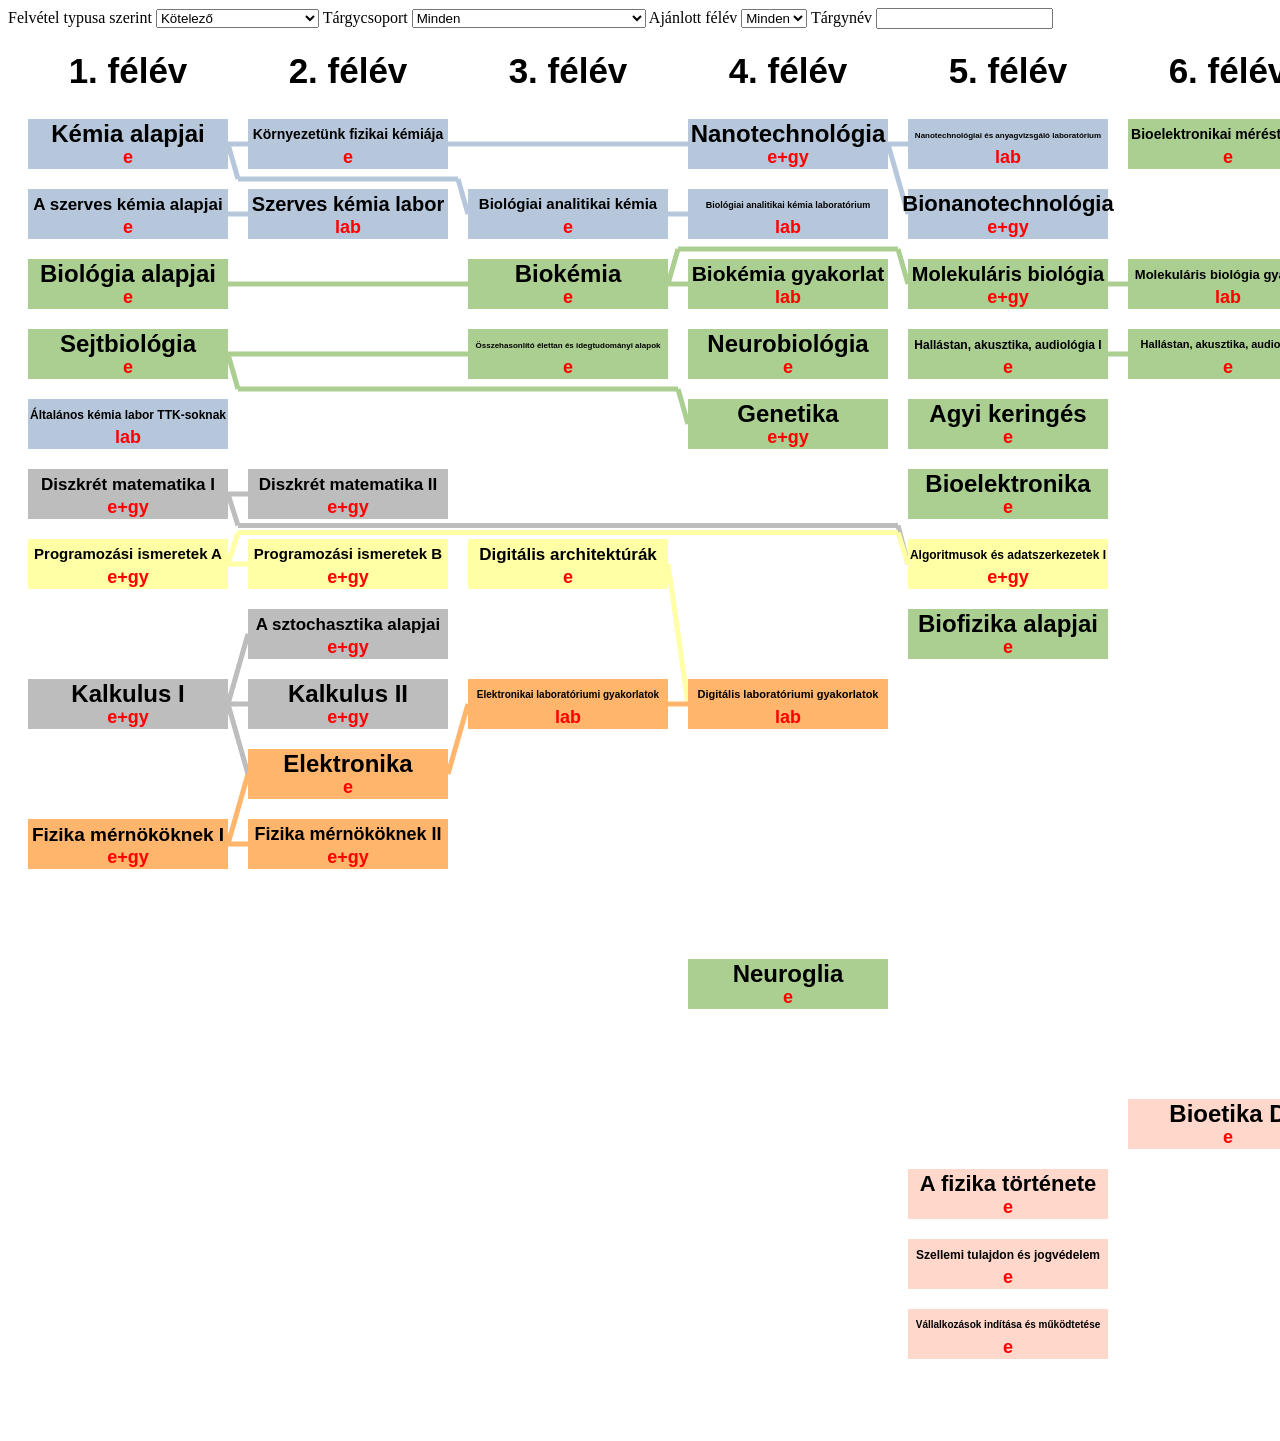
==== index.html @ 6177d2c6 "primary upload" ====
<!DOCTYPE html>
<html lang="hu">
<head>
  <meta charset="utf-8">
  <title></title>
  <link href="style.css" rel="stylesheet" />
  <script src="data.js" defer></script>
  <script src="renderer.js" defer></script>
</head>
<body>
  <header>
    <div id="settings">
      <label for="felvetelTipusa">Felvétel typusa szerint</label>
	  <select id="felvetelTipusa" onchange="keres()">
		<option value="mind">Minden</option>
		<option value="K" selected>Kötelező</option>
		<option value="KV">Kötelezően Választható</option>
		<option value="SZV">Szabadon Választható</option>
	  </select>
	  <label for="kategoria">Tárgycsoport</label>
	  <select id="kategoria" onchange="keres()">
		<option value="mind" selected>Minden</option>
		<option value="T">Természettudományi Alapismeretek</option>
		<option value="SZT">Szakmai Törzsanyag</option>
		<option value="D">Differenciált Szaktárgyak</option>
		<option value="D_B">Biológia blokktárgyak</option>
		<option value="D_F">Fizika blokktárgyak</option>
		<option value="D_K">Kémia blokktárgyak</option>
		<option value="D_I">Informatika blokktárgyak</option>
		<option value="G">Gazdasági és Humán Ismeretek</option>
	  </select>
	  <label for="felev">Ajánlott félév</label>
	  <select id="felev" onchange="keres()">
		<option value="mind" selected>Minden</option>
		<option value="1">1</option>
		<option value="2">2</option>
		<option value="3">3</option>
		<option value="4">4</option>
		<option value="5">5</option>
		<option value="6">6</option>
		<option value="7">7</option>
	  </select>
	  <label for="targynev">Tárgynév</label>
	  <input id="targynev" value="" type="text" oninput="keres()">
    </div>
  </header>
  <main>
     <svg id="drawArea" width="1800" height="1400"></svg>

	
  </main>
  
  
</body>
</html>
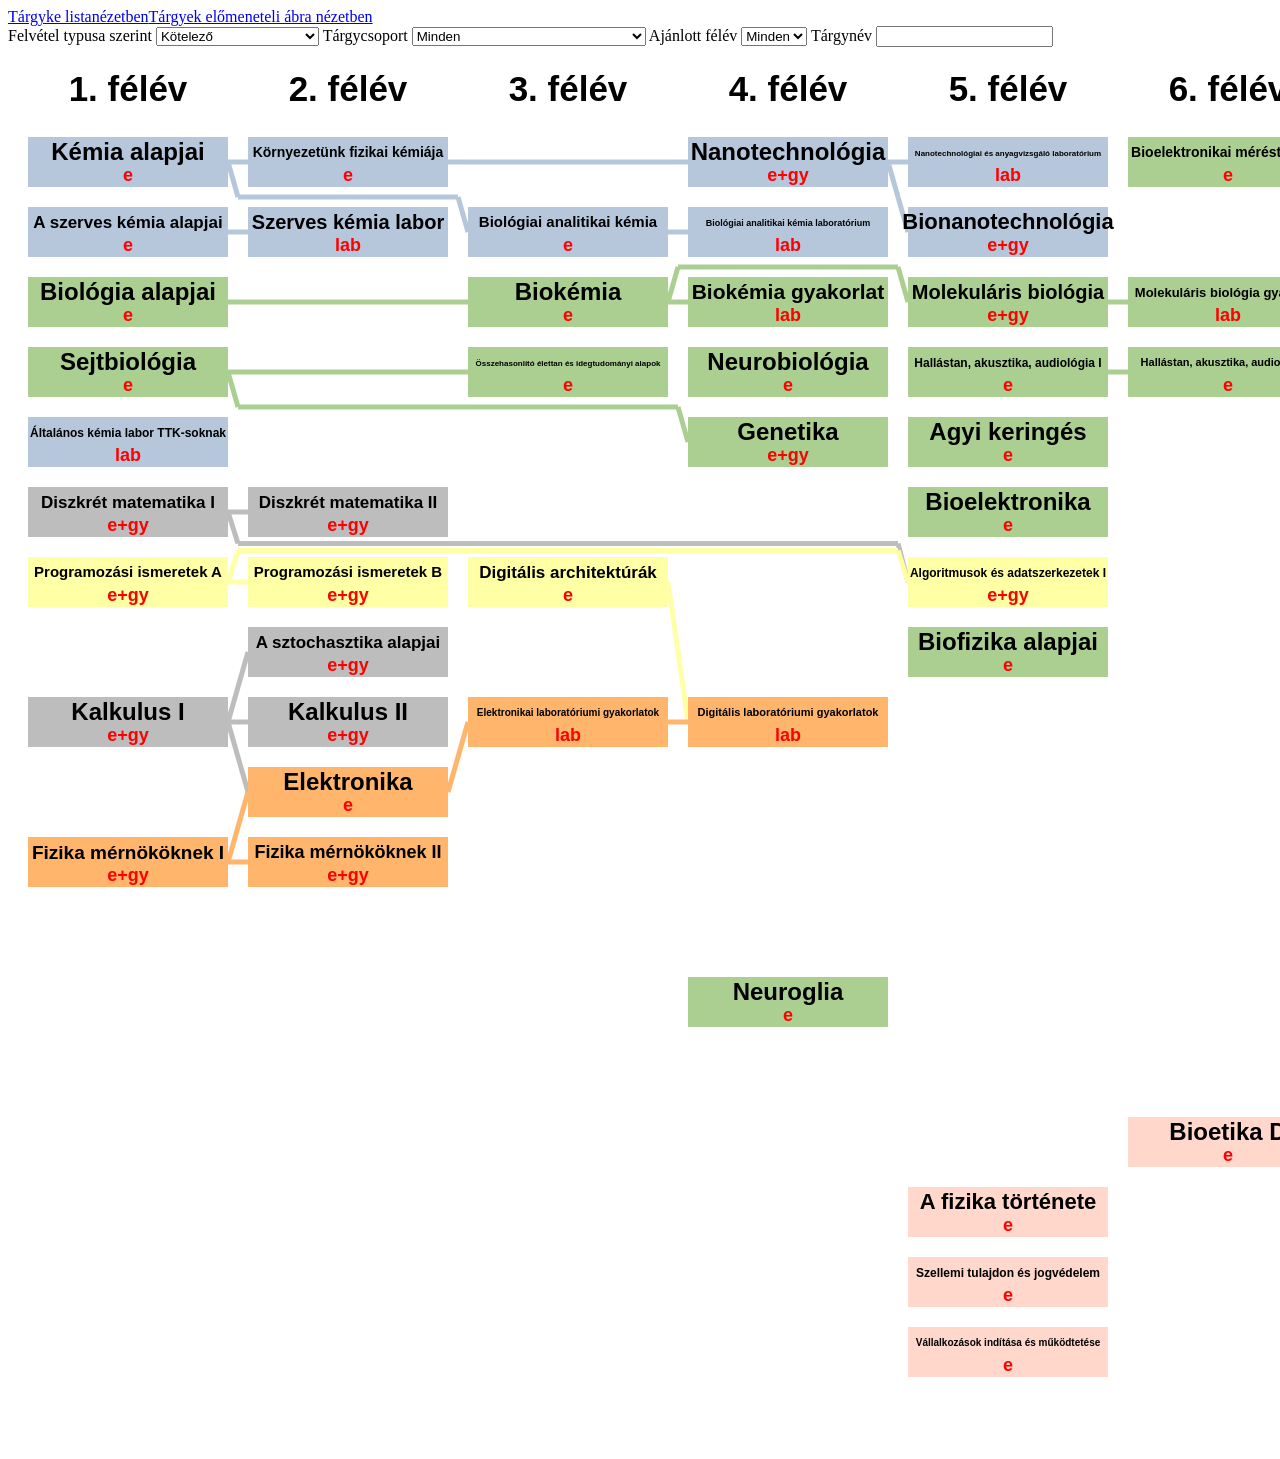
==== commit 71f3372d: "secondary upload" ====
--- a/index.html
+++ b/index.html
@@ -9,6 +9,7 @@
 </head>
 <body>
   <header>
+    <a href="classlist.html">Tárgyke listanézetben</a><a href="index.html">Tárgyek előmeneteli ábra nézetben</a><br>
     <div id="settings">
       <label for="felvetelTipusa">Felvétel typusa szerint</label>
 	  <select id="felvetelTipusa" onchange="keres()">
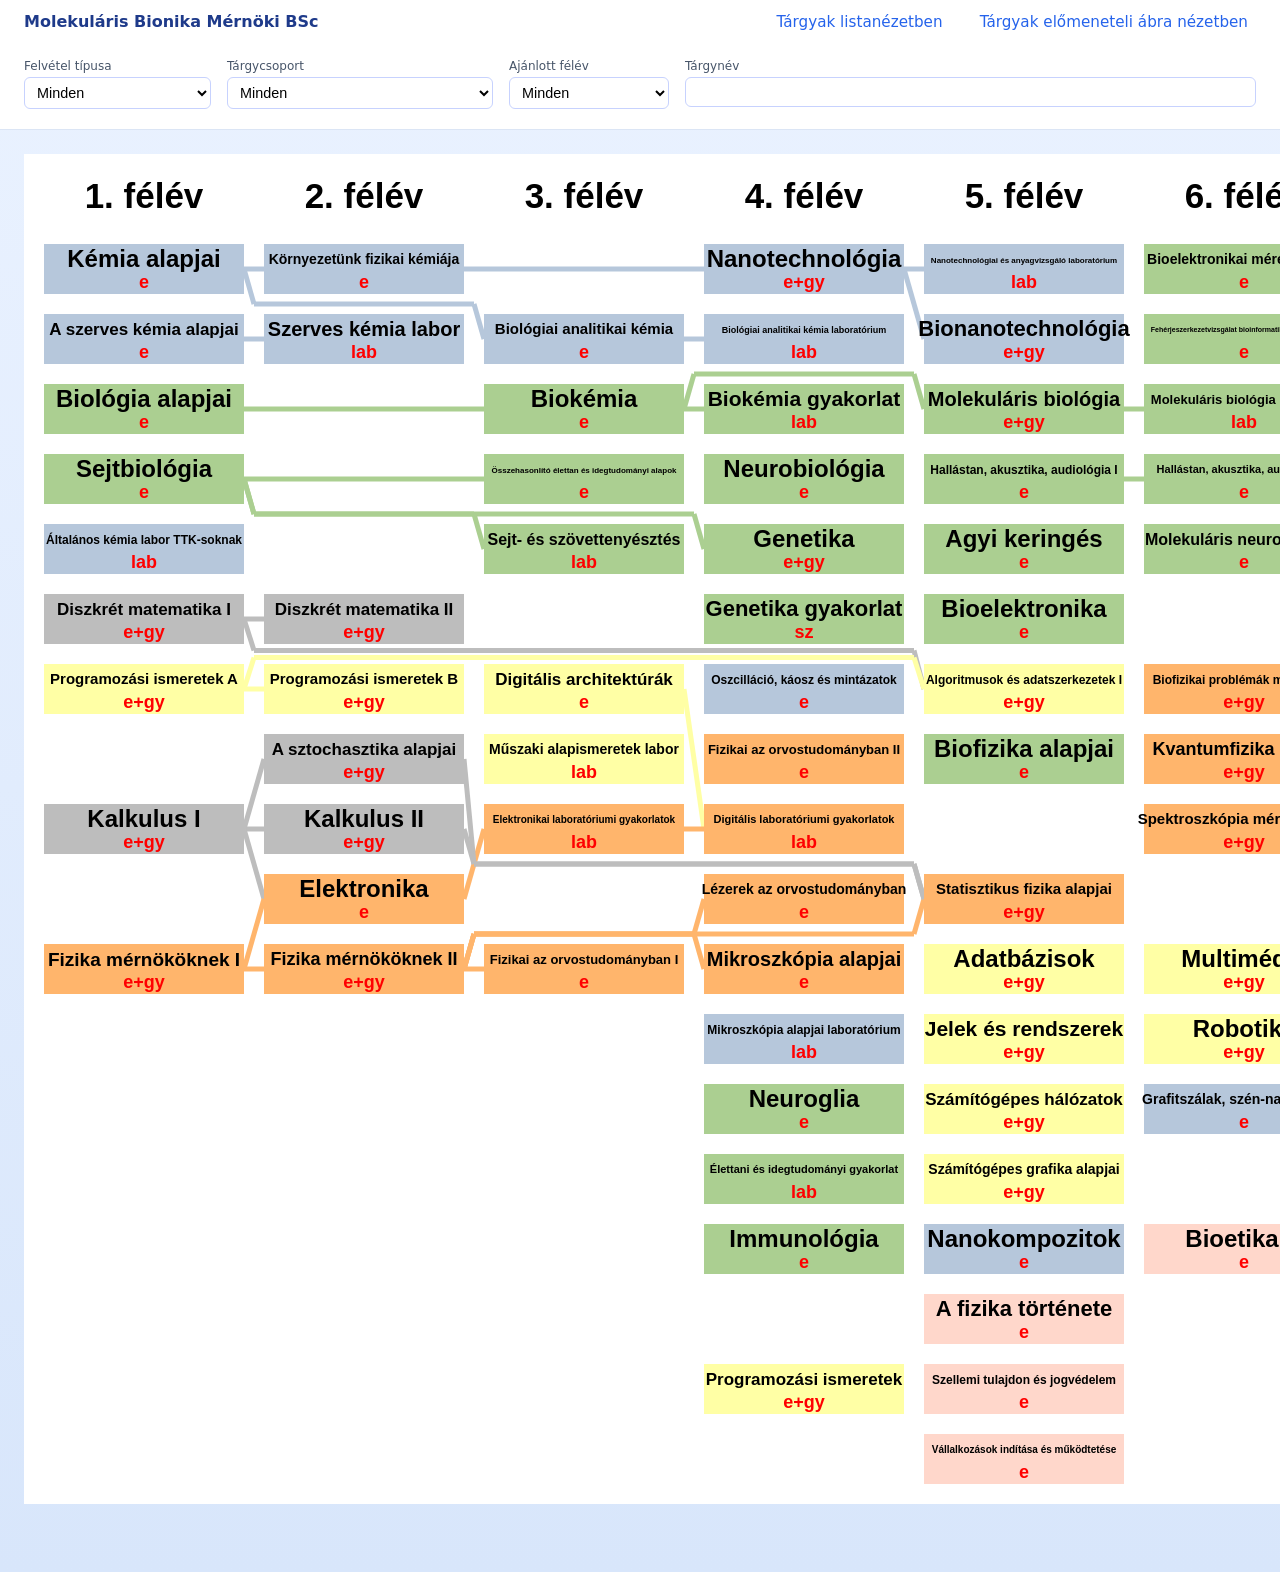
==== commit 45ac65e9: "The "user friendler" update" ====
--- a/index.html
+++ b/index.html
@@ -2,53 +2,75 @@
 <html lang="hu">
 <head>
   <meta charset="utf-8">
-  <title></title>
+  <title>Előfeltételes ábra</title>
   <link href="style.css" rel="stylesheet" />
   <script src="data.js" defer></script>
   <script src="renderer.js" defer></script>
 </head>
 <body>
   <header>
-    <a href="classlist.html">Tárgyke listanézetben</a><a href="index.html">Tárgyek előmeneteli ábra nézetben</a><br>
-    <div id="settings">
-      <label for="felvetelTipusa">Felvétel typusa szerint</label>
-	  <select id="felvetelTipusa" onchange="keres()">
-		<option value="mind">Minden</option>
-		<option value="K" selected>Kötelező</option>
-		<option value="KV">Kötelezően Választható</option>
-		<option value="SZV">Szabadon Választható</option>
-	  </select>
-	  <label for="kategoria">Tárgycsoport</label>
-	  <select id="kategoria" onchange="keres()">
-		<option value="mind" selected>Minden</option>
-		<option value="T">Természettudományi Alapismeretek</option>
-		<option value="SZT">Szakmai Törzsanyag</option>
-		<option value="D">Differenciált Szaktárgyak</option>
-		<option value="D_B">Biológia blokktárgyak</option>
-		<option value="D_F">Fizika blokktárgyak</option>
-		<option value="D_K">Kémia blokktárgyak</option>
-		<option value="D_I">Informatika blokktárgyak</option>
-		<option value="G">Gazdasági és Humán Ismeretek</option>
-	  </select>
-	  <label for="felev">Ajánlott félév</label>
-	  <select id="felev" onchange="keres()">
-		<option value="mind" selected>Minden</option>
-		<option value="1">1</option>
-		<option value="2">2</option>
-		<option value="3">3</option>
-		<option value="4">4</option>
-		<option value="5">5</option>
-		<option value="6">6</option>
-		<option value="7">7</option>
-	  </select>
-	  <label for="targynev">Tárgynév</label>
-	  <input id="targynev" value="" type="text" oninput="keres()">
+    
+  <header class="topbar">
+    <div class="topbar-inner">
+      <div class="brand">
+        Molekuláris Bionika Mérnöki BSc
+      </div>
+
+      <nav class="navlinks">
+        <a href="classlist.html">Tárgyak listanézetben</a>
+        <a href="index.html">Tárgyak előmeneteli ábra nézetben</a>
+      </nav>
+    </div>
+
+    <div id="settings" class="filters">
+      <div class="filter-group">
+        <label for="felvetelTipusa">Felvétel típusa</label>
+        <select id="felvetelTipusa" onchange="keres()">
+          <option value="mind" selected>Minden</option>
+          <option value="K">Kötelező</option>
+          <option value="KV">Kötelezően választható</option>
+          <option value="SZV">Szabadon választható</option>
+        </select>
+      </div>
+
+      <div class="filter-group">
+        <label for="kategoria">Tárgycsoport</label>
+        <select id="kategoria" onchange="keres()">
+			<option value="mind" selected>Minden</option>
+			<option value="T">Természettudományi Alapismeretek</option>
+			<option value="SZT">Szakmai Törzsanyag</option>
+			<option value="D">Differenciált Szaktárgyak</option>
+			<option value="D_B">Biológia blokktárgyak</option>
+			<option value="D_F">Fizika blokktárgyak</option>
+			<option value="D_K">Kémia blokktárgyak</option>
+			<option value="D_I">Informatika blokktárgyak</option>
+			<option value="G">Gazdasági és Humán Ismeretek</option>
+        </select>
+      </div>
+
+      <div class="filter-group">
+        <label for="felev">Ajánlott félév</label>
+        <select id="felev" onchange="keres()">
+          <option value="mind" selected>Minden</option>
+          <option value="1">1</option>
+          <option value="2">2</option>
+          <option value="3">3</option>
+          <option value="4">4</option>
+          <option value="5">5</option>
+          <option value="6">6</option>
+          <option value="7">7</option>
+        </select>
+      </div>
+
+      <div class="filter-group grow">
+        <label for="targynev">Tárgynév</label>
+        <input id="targynev" type="text" oninput="keres()">
+      </div>
     </div>
   </header>
-  <main>
-     <svg id="drawArea" width="1800" height="1400"></svg>
-
-	
+  
+  <main class="content">
+     <svg id="drawArea" width="1560" height="1350"></svg>
   </main>
   
   
--- a/style.css
+++ b/style.css
@@ -0,0 +1,373 @@
+/* ---------- Base ---------- */
+
+* {
+  box-sizing: border-box;
+}
+
+body {
+  margin: 0;
+  font-family: system-ui, -apple-system, Segoe UI, Roboto, sans-serif;
+  background: linear-gradient(180deg, #eaf2ff 0%, #d8e6fb 100%);
+  color: #1f2937;
+}
+
+/* ---------- Header ---------- */
+
+.topbar {
+  background: white;
+  border-bottom: 1px solid #dbe5f5;
+}
+
+.topbar-inner {
+  max-width: 1600px;
+  margin: 0 auto;
+  padding: 12px 24px;
+  display: flex;
+  align-items: center;
+  justify-content: space-between;
+}
+
+.brand {
+  font-weight: 600;
+  font-size: 1rem;
+  color: #1e3a8a;
+}
+
+.navlinks a {
+  margin-left: 16px;
+  text-decoration: none;
+  color: #2563eb;
+  font-size: 0.95rem;
+  padding: 4px 8px;
+  border-radius: 4px;
+}
+
+.navlinks a:hover {
+  background: #e0ecff;
+}
+
+/* ---------- Filters ---------- */
+
+.filters {
+  max-width: 1600px;
+  margin: 0 auto;
+  padding: 16px 24px 20px;
+  display: flex;
+  flex-wrap: wrap;
+  gap: 16px;
+  background: white;
+}
+
+.filter-group {
+  display: flex;
+  flex-direction: column;
+  min-width: 160px;
+}
+
+.filter-group.grow {
+  flex: 1;
+  min-width: 220px;
+}
+
+label {
+  font-size: 0.75rem;
+  margin-bottom: 4px;
+  color: #475569;
+}
+
+select,
+input {
+  padding: 6px 8px;
+  font-size: 0.9rem;
+  border-radius: 6px;
+  border: 1px solid #c7d2fe;
+  background: white;
+}
+
+select:hover,
+input:hover {
+  border-color: #60a5fa;
+}
+
+select:focus,
+input:focus {
+  outline: none;
+  border-color: #2563eb;
+  box-shadow: 0 0 0 1px #2563eb33;
+}
+
+/* ---------- Main content ---------- */
+
+.content {
+  max-width: 1600px;
+  margin: 24px auto;
+  padding: 0 24px 40px;
+}
+
+.list-area {
+  display: flex;
+  flex-direction: column;
+  gap: 12px;
+}
+
+/* ---------- Reusable list item styling (for later) ---------- */
+
+.list-item {
+  background: white;
+  padding: 12px 16px;
+  border-radius: 10px;
+  border: 1px solid #dbe5f5;
+  transition: transform 0.1s ease, box-shadow 0.1s ease;
+}
+
+.list-item:hover {
+  transform: translateY(-1px);
+  box-shadow: 0 4px 10px rgba(0, 0, 0, 0.06);
+}
+
+/* ---------- Table ---------- */
+
+.class-table {
+  width: 100%;
+  border-collapse: collapse;
+  background: white;
+  border-radius: 10px;
+  overflow: hidden;
+  border: 1px solid #dbe5f5;
+}
+
+.class-table thead {
+  background: linear-gradient(90deg, #e0ecff, #c7dbff);
+}
+
+.class-table th {
+  text-align: left;
+  font-size: 0.75rem;
+  font-weight: 600;
+  padding: 10px 12px;
+  color: #1e3a8a;
+  border-bottom: 1px solid #c7d2fe;
+}
+
+.class-table td {
+  padding: 10px 12px;
+  font-size: 0.9rem;
+  border-bottom: 1px solid #edf2ff;
+}
+
+/* Alternating row shading */
+.class-table tbody tr:nth-child(even) {
+  background: #f8fbff;
+}
+
+/* Hover feedback */
+.class-table tbody tr:hover {
+  background: #eaf2ff;
+}
+
+/* Column-specific alignment */
+.col-semester,
+.col-credit {
+  text-align: center;
+  white-space: nowrap;
+}
+
+.col-type {
+  white-space: nowrap;
+}
+
+.col-name a {
+  color: #2563eb;
+  text-decoration: none;
+  font-weight: 500;
+}
+
+.col-name a:hover {
+  text-decoration: underline;
+}
+
+/* ---------- Empty state ---------- */
+
+.empty-state {
+  background: white;
+  padding: 24px;
+  border-radius: 10px;
+  border: 1px dashed #c7d2fe;
+  color: #475569;
+  text-align: center;
+  font-size: 0.95rem;
+}
+
+/* ---------- Rating arrows ---------- */
+
+.rating-up {
+  color: #15803d;       /* green */
+  font-weight: 600;
+}
+
+.rating-down {
+  color: #b91c1c;       /* red */
+  font-weight: 600;
+}
+
+/* ---------- Card container ---------- */
+
+.card {
+  background: white;
+  border-radius: 12px;
+  padding: 24px 28px;
+  border: 1px solid #dbe5f5;
+}
+
+/* ---------- Subject title ---------- */
+
+.subject-title {
+  margin: 0 0 20px;
+  font-size: 1.4rem;
+  font-weight: 600;
+  color: #1e3a8a;
+}
+
+/* ---------- Info grid ---------- */
+
+.info-grid {
+  display: grid;
+  grid-template-columns: repeat(auto-fit, minmax(220px, 1fr));
+  gap: 12px 24px;
+  margin-bottom: 24px;
+}
+
+.info-grid > div {
+  display: flex;
+  flex-direction: column;
+}
+
+.info-grid .wide {
+  grid-column: 1 / -1;
+}
+
+.label {
+  font-size: 0.7rem;
+  text-transform: uppercase;
+  letter-spacing: 0.04em;
+  color: #64748b;
+  margin-bottom: 2px;
+}
+
+/* ---------- Description ---------- */
+
+.description h2 {
+  margin: 0 0 8px;
+  font-size: 1rem;
+  color: #1e3a8a;
+}
+
+.description {
+  margin-bottom: 32px;
+}
+
+/* ---------- Comments ---------- */
+
+.comments {
+  display: grid;
+  grid-template-columns: minmax(260px, 320px) 1fr;
+  gap: 24px;
+}
+
+@media (max-width: 900px) {
+  .comments {
+    grid-template-columns: 1fr;
+  }
+}
+
+/* ---------- Comment form ---------- */
+
+.comment-form {
+  background: #f8fbff;
+  border-radius: 10px;
+  padding: 16px;
+  border: 1px solid #dbe5f5;
+}
+
+.comment-form h2 {
+  font-size: 0.95rem;
+  margin: 0 0 12px;
+  color: #1e3a8a;
+}
+
+.comment-form label {
+  display: block;
+  margin-top: 10px;
+}
+
+.comment-form textarea {
+  width: 100%;
+  resize: vertical;
+  margin-top: 4px;
+}
+
+.comment-form button {
+  margin-top: 12px;
+  padding: 8px 12px;
+  border-radius: 8px;
+  border: none;
+  background: #2563eb;
+  color: white;
+  font-size: 0.9rem;
+  cursor: pointer;
+}
+
+.comment-form button:hover {
+  background: #1d4ed8;
+}
+
+/* ---------- Listed comments placeholder ---------- */
+
+.comment-list {
+  display: flex;
+  flex-direction: column;
+  gap: 12px;
+}
+
+/* ---------- Comments ---------- */
+
+.comment-card {
+  background: white;
+  border-radius: 10px;
+  padding: 12px 14px;
+  border: 1px solid #dbe5f5;
+  display: flex;
+  flex-direction: column;
+  gap: 6px;
+}
+
+.comment-meta {
+  display: flex;
+  justify-content: space-between;
+  align-items: center;
+  font-size: 0.75rem;
+  color: #64748b;
+}
+
+.comment-time {
+  white-space: nowrap;
+}
+
+/* Preserve line breaks without <pre> */
+.comment-text {
+  font-size: 0.9rem;
+  white-space: pre-wrap;
+  line-height: 1.35;
+}
+
+/* ---------- Rating arrows ---------- */
+
+.rating-up {
+  color: #15803d;
+  font-weight: 600;
+}
+
+.rating-down {
+  color: #b91c1c;
+  font-weight: 600;
+}
